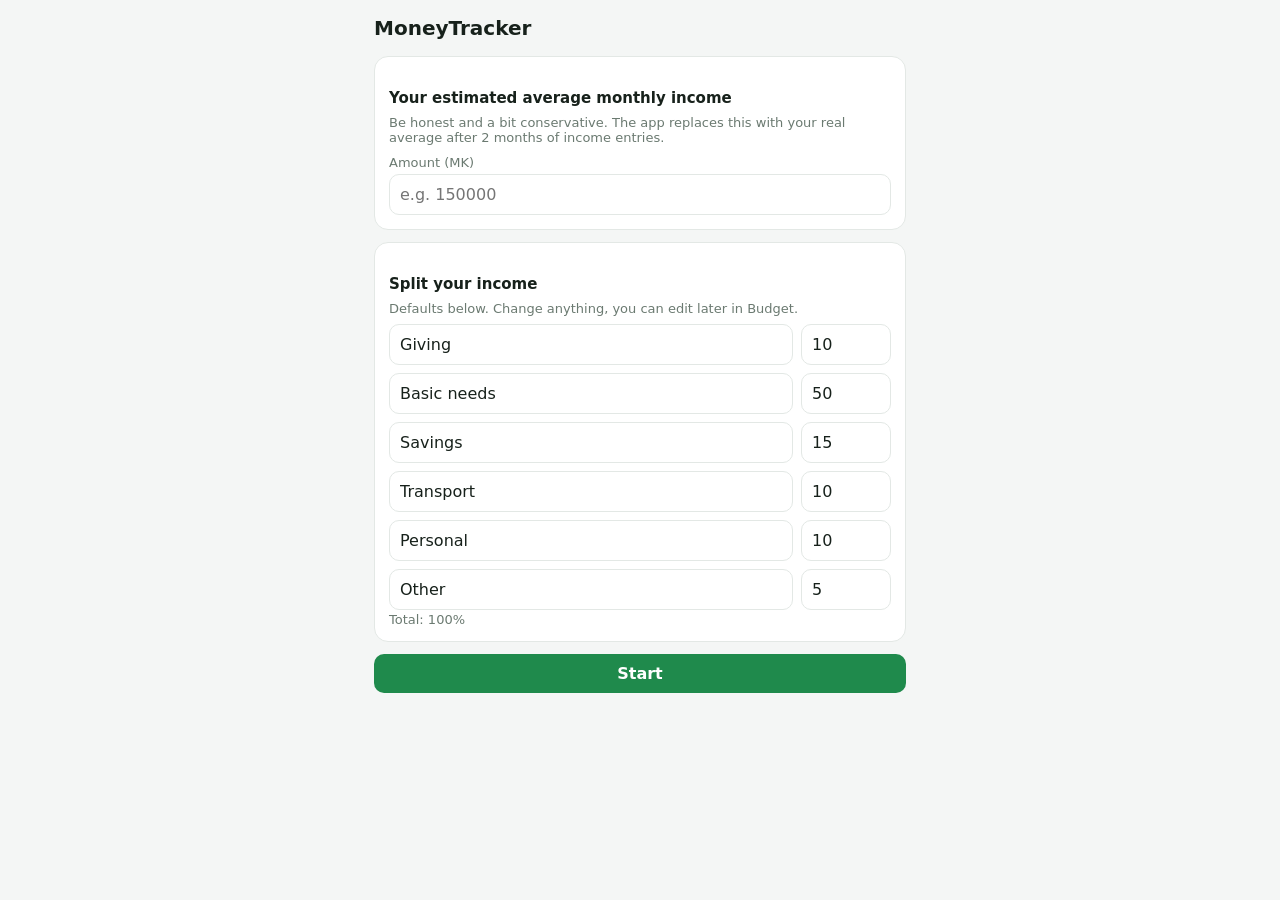
==== budget/budget.html @ e3d9765c "here we go" ====
<!doctype html><html lang="en"><head><meta charset="utf-8"><meta name="viewport" content="width=device-width,initial-scale=1">
<title>Budget | MoneyTracker</title><link rel="stylesheet" href="../shared/base.css"><link rel="stylesheet" href="budget.css"></head>
<body data-page="budget">
<header><h1>Budget</h1><a class="gear" href="../settings/settings.html">⚙️</a></header>
<div class="card"><div class="sub">Monthly spending ceiling</div><div class="big" id="base"></div><div class="sub" id="src"></div><div class="sub" id="tot"></div></div>
<div id="cats"></div>
<button class="ghost" id="add">+ Add category</button>
<script src="../shared/store.js"></script><script src="../shared/nav.js"></script><script src="budget.js"></script>
</body></html>
---- shared/base.css ----
:root{--g:#1f8a4c;--gd:#14663a;--bg:#f4f6f5;--card:#fff;--t:#17211b;--m:#6b7a71;--r:#d64545;--b:#e3e8e5}
*{box-sizing:border-box;margin:0;padding:0}
body{font-family:system-ui,Segoe UI,Roboto,sans-serif;background:var(--bg);color:var(--t);padding:0 14px 90px;max-width:560px;margin:auto}
header{display:flex;justify-content:space-between;align-items:center;padding:16px 0}
h1{font-size:20px}h2{font-size:15px;margin:18px 0 8px}
.card{background:var(--card);border:1px solid var(--b);border-radius:14px;padding:14px;margin-bottom:12px}
.big{font-size:30px;font-weight:700}.sub{color:var(--m);font-size:13px;margin-top:2px}
.pos{color:var(--g)}.neg{color:var(--r)}
.row{display:flex;gap:8px;align-items:center}
.split{display:flex;justify-content:space-between;gap:8px}
input,select,button{font:inherit;padding:10px;border:1px solid var(--b);border-radius:10px;background:#fff;color:var(--t);width:100%}
button{background:var(--g);color:#fff;border:0;font-weight:600;cursor:pointer}
button.ghost{background:#fff;color:var(--t);border:1px solid var(--b)}
button.x{width:auto;background:none;color:var(--r);padding:6px 10px}
label{display:block;font-size:13px;color:var(--m);margin:10px 0 4px}
.bar{height:8px;background:var(--b);border-radius:6px;overflow:hidden;margin-top:6px}
.bar i{display:block;height:100%;background:var(--g)}.bar i.over{background:var(--r)}
.tx{display:flex;justify-content:space-between;align-items:center;padding:10px 0;border-bottom:1px solid var(--b)}
.tx:last-child{border:0}.tx b{display:block;font-size:15px}
.empty{color:var(--m);text-align:center;padding:16px;font-size:14px}
.tabbar{position:fixed;bottom:0;left:0;right:0;display:flex;background:#fff;border-top:1px solid var(--b);max-width:560px;margin:auto}
.tabbar a{flex:1;text-align:center;padding:8px 0;font-size:11px;color:var(--m);text-decoration:none}
.tabbar a span{display:block;font-size:20px}.tabbar a.on{color:var(--g);font-weight:700}
.gear{text-decoration:none;font-size:22px}
---- budget/budget.css ----
.nm{flex:1}.pc{width:80px}
#add{margin-top:4px}
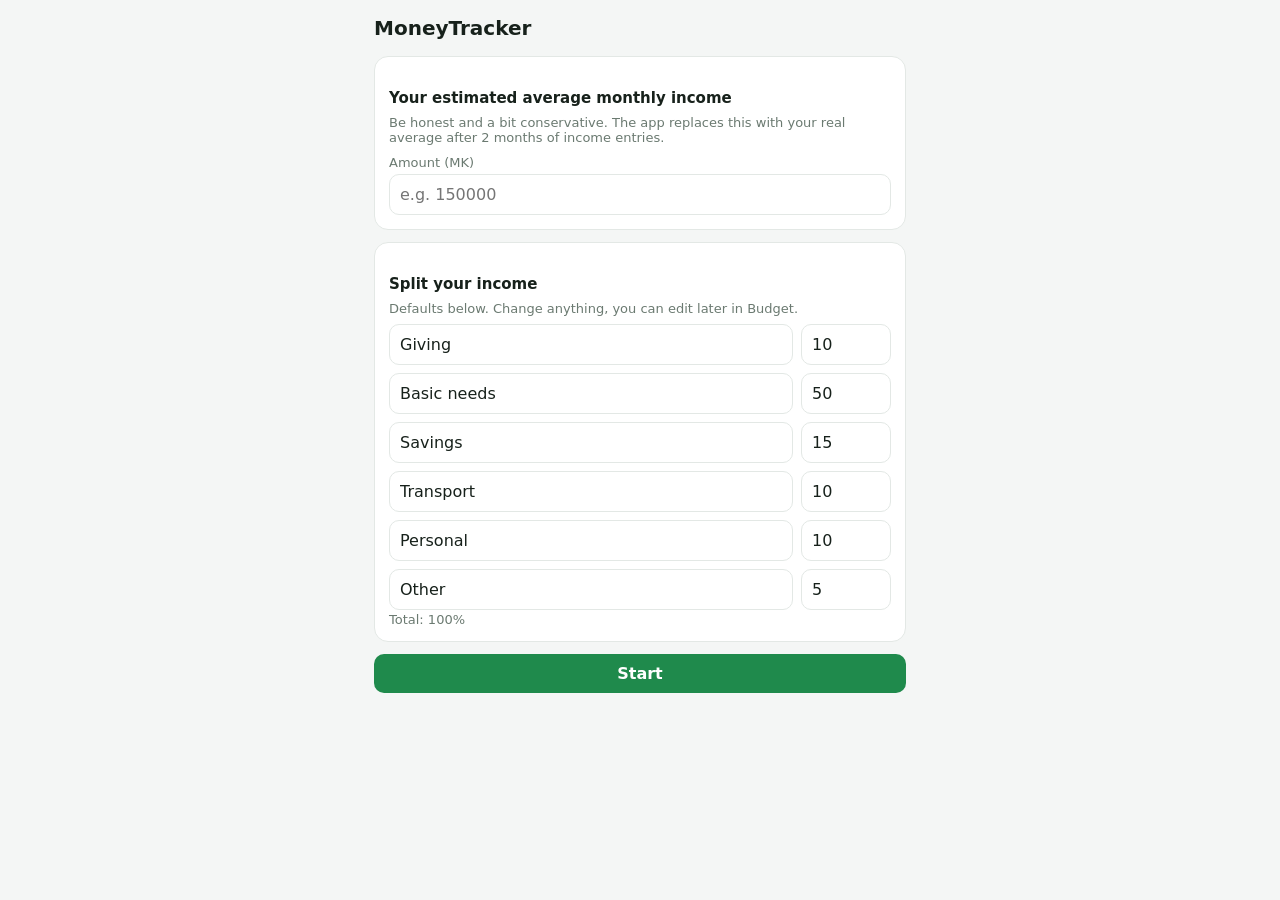
==== commit 0a7bc500: "chnaged code indentation" ====
--- a/budget/budget.html
+++ b/budget/budget.html
@@ -1,9 +1,35 @@
-<!doctype html><html lang="en"><head><meta charset="utf-8"><meta name="viewport" content="width=device-width,initial-scale=1">
-<title>Budget | MoneyTracker</title><link rel="stylesheet" href="../shared/base.css"><link rel="stylesheet" href="budget.css"></head>
+<!DOCTYPE html>
+<html lang="en">
+<head>
+    <meta charset="UTF-8">
+    <meta name="viewport" content="width=device-width, initial-scale=1.0">
+    <title>Budget | MoneyTracker</title>
+
+    <link rel="stylesheet" href="../shared/base.css">
+    <link rel="stylesheet" href="budget.css">
+</head>
 <body data-page="budget">
-<header><h1>Budget</h1><a class="gear" href="../settings/settings.html">⚙️</a></header>
-<div class="card"><div class="sub">Monthly spending ceiling</div><div class="big" id="base"></div><div class="sub" id="src"></div><div class="sub" id="tot"></div></div>
-<div id="cats"></div>
-<button class="ghost" id="add">+ Add category</button>
-<script src="../shared/store.js"></script><script src="../shared/nav.js"></script><script src="budget.js"></script>
-</body></html>
+
+    <header>
+        <h1>Budget</h1>
+        <a class="gear" href="../settings/settings.html">⚙️</a>
+    </header>
+
+    <!-- Ceiling and allocation total -->
+    <div class="card">
+        <div class="sub">Monthly spending ceiling</div>
+        <div class="big" id="base"></div>
+        <div class="sub" id="src"></div>
+        <div class="sub" id="tot"></div>
+    </div>
+
+    <!-- Editable categories -->
+    <div id="cats"></div>
+
+    <button class="ghost" id="add">+ Add category</button>
+
+    <script src="../shared/store.js"></script>
+    <script src="../shared/nav.js"></script>
+    <script src="budget.js"></script>
+</body>
+</html>
--- a/shared/base.css
+++ b/shared/base.css
@@ -1,24 +1,207 @@
-:root{--g:#1f8a4c;--gd:#14663a;--bg:#f4f6f5;--card:#fff;--t:#17211b;--m:#6b7a71;--r:#d64545;--b:#e3e8e5}
-*{box-sizing:border-box;margin:0;padding:0}
-body{font-family:system-ui,Segoe UI,Roboto,sans-serif;background:var(--bg);color:var(--t);padding:0 14px 90px;max-width:560px;margin:auto}
-header{display:flex;justify-content:space-between;align-items:center;padding:16px 0}
-h1{font-size:20px}h2{font-size:15px;margin:18px 0 8px}
-.card{background:var(--card);border:1px solid var(--b);border-radius:14px;padding:14px;margin-bottom:12px}
-.big{font-size:30px;font-weight:700}.sub{color:var(--m);font-size:13px;margin-top:2px}
-.pos{color:var(--g)}.neg{color:var(--r)}
-.row{display:flex;gap:8px;align-items:center}
-.split{display:flex;justify-content:space-between;gap:8px}
-input,select,button{font:inherit;padding:10px;border:1px solid var(--b);border-radius:10px;background:#fff;color:var(--t);width:100%}
-button{background:var(--g);color:#fff;border:0;font-weight:600;cursor:pointer}
-button.ghost{background:#fff;color:var(--t);border:1px solid var(--b)}
-button.x{width:auto;background:none;color:var(--r);padding:6px 10px}
-label{display:block;font-size:13px;color:var(--m);margin:10px 0 4px}
-.bar{height:8px;background:var(--b);border-radius:6px;overflow:hidden;margin-top:6px}
-.bar i{display:block;height:100%;background:var(--g)}.bar i.over{background:var(--r)}
-.tx{display:flex;justify-content:space-between;align-items:center;padding:10px 0;border-bottom:1px solid var(--b)}
-.tx:last-child{border:0}.tx b{display:block;font-size:15px}
-.empty{color:var(--m);text-align:center;padding:16px;font-size:14px}
-.tabbar{position:fixed;bottom:0;left:0;right:0;display:flex;background:#fff;border-top:1px solid var(--b);max-width:560px;margin:auto}
-.tabbar a{flex:1;text-align:center;padding:8px 0;font-size:11px;color:var(--m);text-decoration:none}
-.tabbar a span{display:block;font-size:20px}.tabbar a.on{color:var(--g);font-weight:700}
-.gear{text-decoration:none;font-size:22px}
+/* ---------- Theme colours ---------- */
+:root {
+    --green: #1f8a4c;
+    --bg: #f4f6f5;
+    --card: #ffffff;
+    --text: #17211b;
+    --muted: #6b7a71;
+    --red: #d64545;
+    --border: #e3e8e5;
+}
+
+/* ---------- Reset and page ---------- */
+* {
+    box-sizing: border-box;
+    margin: 0;
+    padding: 0;
+}
+
+body {
+    font-family: system-ui, "Segoe UI", Roboto, sans-serif;
+    background: var(--bg);
+    color: var(--text);
+    max-width: 560px;
+    margin: auto;
+    padding: 0 14px 90px;
+}
+
+header {
+    display: flex;
+    justify-content: space-between;
+    align-items: center;
+    padding: 16px 0;
+}
+
+h1 {
+    font-size: 20px;
+}
+
+h2 {
+    font-size: 15px;
+    margin: 18px 0 8px;
+}
+
+/* ---------- Cards ---------- */
+.card {
+    background: var(--card);
+    border: 1px solid var(--border);
+    border-radius: 14px;
+    padding: 14px;
+    margin-bottom: 12px;
+}
+
+/* ---------- Text helpers ---------- */
+.big {
+    font-size: 30px;
+    font-weight: 700;
+}
+
+.sub {
+    color: var(--muted);
+    font-size: 13px;
+    margin-top: 2px;
+}
+
+.pos {
+    color: var(--green);
+}
+
+.neg {
+    color: var(--red);
+}
+
+.empty {
+    color: var(--muted);
+    text-align: center;
+    padding: 16px;
+    font-size: 14px;
+}
+
+/* ---------- Layout helpers ---------- */
+.row {
+    display: flex;
+    gap: 8px;
+    align-items: center;
+}
+
+.split {
+    display: flex;
+    justify-content: space-between;
+    gap: 8px;
+}
+
+/* ---------- Form controls ---------- */
+input,
+select,
+button {
+    font: inherit;
+    width: 100%;
+    padding: 10px;
+    border: 1px solid var(--border);
+    border-radius: 10px;
+    background: #fff;
+    color: var(--text);
+}
+
+button {
+    background: var(--green);
+    color: #fff;
+    border: 0;
+    font-weight: 600;
+    cursor: pointer;
+}
+
+button.ghost {
+    background: #fff;
+    color: var(--text);
+    border: 1px solid var(--border);
+}
+
+button.x {
+    width: auto;
+    padding: 6px 10px;
+    background: none;
+    color: var(--red);
+}
+
+label {
+    display: block;
+    font-size: 13px;
+    color: var(--muted);
+    margin: 10px 0 4px;
+}
+
+/* ---------- Progress bar ---------- */
+.bar {
+    height: 8px;
+    background: var(--border);
+    border-radius: 6px;
+    overflow: hidden;
+    margin-top: 6px;
+}
+
+.bar i {
+    display: block;
+    height: 100%;
+    background: var(--green);
+}
+
+.bar i.over {
+    background: var(--red);
+}
+
+/* ---------- Transaction row ---------- */
+.tx {
+    display: flex;
+    justify-content: space-between;
+    align-items: center;
+    padding: 10px 0;
+    border-bottom: 1px solid var(--border);
+}
+
+.tx:last-child {
+    border-bottom: 0;
+}
+
+.tx b {
+    display: block;
+    font-size: 15px;
+}
+
+/* ---------- Bottom tab bar ---------- */
+.tabbar {
+    position: fixed;
+    bottom: 0;
+    left: 0;
+    right: 0;
+    max-width: 560px;
+    margin: auto;
+    display: flex;
+    background: #fff;
+    border-top: 1px solid var(--border);
+}
+
+.tabbar a {
+    flex: 1;
+    text-align: center;
+    padding: 8px 0;
+    font-size: 11px;
+    color: var(--muted);
+    text-decoration: none;
+}
+
+.tabbar a span {
+    display: block;
+    font-size: 20px;
+}
+
+.tabbar a.on {
+    color: var(--green);
+    font-weight: 700;
+}
+
+/* ---------- Settings gear ---------- */
+.gear {
+    font-size: 22px;
+    text-decoration: none;
+}
--- a/budget/budget.css
+++ b/budget/budget.css
@@ -1,2 +1,12 @@
-.nm{flex:1}.pc{width:80px}
-#add{margin-top:4px}
+/* Category name input grows, percentage input stays small */
+.nm {
+    flex: 1;
+}
+
+.pc {
+    width: 80px;
+}
+
+#add {
+    margin-top: 4px;
+}
